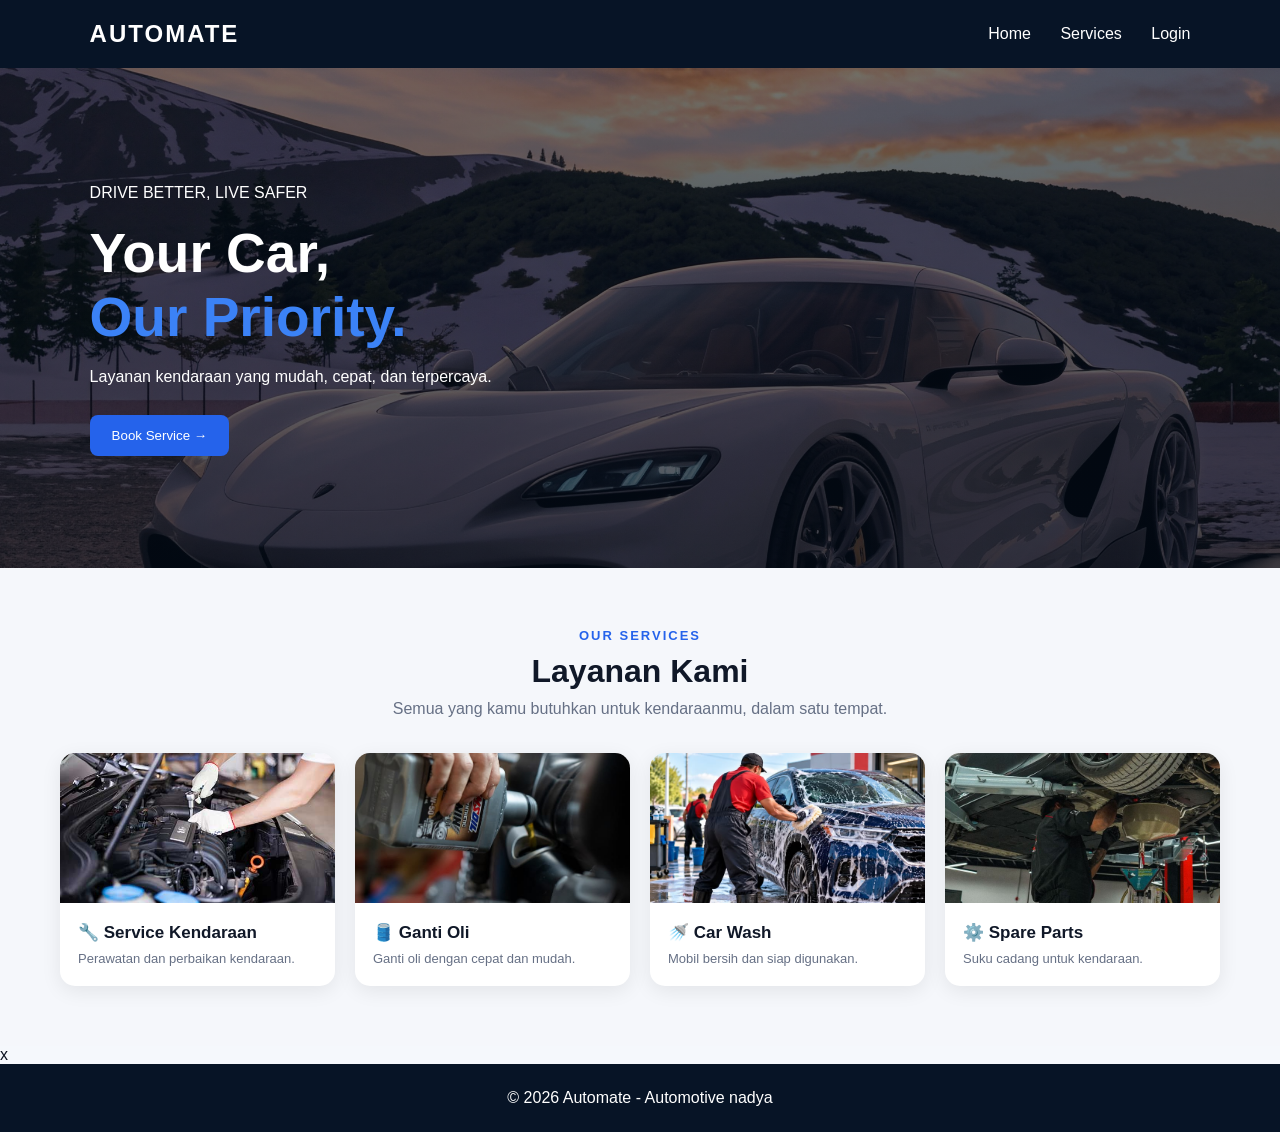
==== NADYA PW/index.html @ 22b1ff0a "Tugas bab 2 pemweb 2518025" ====
<!DOCTYPE html>
<html lang="id">

<head>
    <meta charset="UTF-8">
    <meta name="viewport" content="width=device-width, initial-scale=1.0">

    <title>Automate</title>

    <link rel="stylesheet" href="css/style.css">
</head>

<body>

    <nav>
        <h1>AUTOMATE</h1>

        <div>
            <a href="index.html">Home</a>
            <a href="#services">Services</a>
            <a href="login.html">Login</a>
        </div>
    </nav>


    <section class="hero">

        <div>
            <p>DRIVE BETTER, LIVE SAFER</p>

            <h2>
                Your Car,<br>
                <span>Our Priority.</span>
            </h2>

            <p>
                Layanan kendaraan yang mudah,
                cepat, dan terpercaya.
            </p>

            <a href="login.html">
                <button>Book Service →</button>
            </a>
        </div>

    </section>


   <section class="services">

    <p class="section-title">OUR SERVICES</p>
    <h2>Layanan Kami</h2>
    <p class="section-desc">
        Semua yang kamu butuhkan untuk kendaraanmu, dalam satu tempat.
    </p>

    <div class="service-list">

        <div class="service-card">
            <img src="image/service.jpg" alt="Service Kendaraan">
            <h3>🔧 Service Kendaraan</h3>
            <p>Perawatan dan perbaikan kendaraan.</p>
        </div>

        <div class="service-card">
            <img src="image/gantioli.jpg" alt="Ganti Oli">
            <h3>🛢️ Ganti Oli</h3>
            <p>Ganti oli dengan cepat dan mudah.</p>
        </div>

        <div class="service-card">
            <img src="image/wash.jpg" alt="Car Wash">
            <h3>🚿 Car Wash</h3>
            <p>Mobil bersih dan siap digunakan.</p>
        </div>

        <div class="service-card">
            <img src="image/sparepats.jpg" alt="Spare Parts">
            <h3>⚙️ Spare Parts</h3>
            <p>Suku cadang untuk kendaraan.</p>
        </div>

    </div>

</section>x


    <footer>
        © 2026 Automate - Automotive nadya
    </footer>

</body>

</html>
---- NADYA PW/css/style.css ----
* {
    margin: 0;
    padding: 0;
    box-sizing: border-box;
}

body {
    font-family: Arial, sans-serif;
    background: #f5f8fc;
    color: #0b1220;
}


/* NAVBAR */

nav {
    background: #071426;
    color: white;

    padding: 20px 7%;

    display: flex;
    justify-content: space-between;
    align-items: center;
}

nav h1 {
    letter-spacing: 2px;
}

nav a {
    color: white;
    text-decoration: none;
    margin-left: 25px;
}


/* HERO */

.hero {
    min-height: 500px;

    padding: 80px 7%;

    display: flex;
    align-items: center;

    color: white;

    background:
        linear-gradient(
            rgba(3, 12, 25, .55),
            rgba(3, 12, 25, .70)
        ),
        url("../image/mobil.jpeg") center/cover;
}

.hero h2 {
    font-size: 55px;
    margin: 15px 0;
}

.hero h2 span {
    color: #3b82f6;
}

.hero p {
    line-height: 1.6;
}

button {
    margin-top: 25px;

    padding: 13px 22px;

    border: none;
    border-radius: 8px;

    background: #2563eb;
    color: white;

    cursor: pointer;
}


/* SERVICES */

.services {
    padding: 60px 7%;
    text-align: center;
}

.services h2 {
    margin: 10px 0 30px;
}

.service-list {
    display: grid;
    grid-template-columns: repeat(4, 1fr);
    gap: 20px;
}

.card {
    background: white;
    padding: 25px;

    border-radius: 15px;

    box-shadow: 0 5px 20px #00000015;
}

.card h3 {
    margin: 15px 0 10px;
}

.card p {
    color: #64748b;
}


/* FOOTER */

footer {
    padding: 25px;

    text-align: center;

    background: #071426;
    color: white;
}


/* HP */

@media (max-width: 700px) {

    nav {
        flex-direction: column;
        gap: 15px;
    }

    .service-list {
        grid-template-columns: 1fr 1fr;
    }

    .hero h2 {
        font-size: 40px;
    }
}

.services {
    padding: 60px;
    background: #f5f7fb;
    text-align: center;
}

.section-title {
    color: #2563eb;
    font-size: 13px;
    font-weight: bold;
    letter-spacing: 2px;
}

.services h2 {
    font-size: 32px;
    margin: 10px 0;
    color: #101828;
}

.section-desc {
    color: #667085;
    margin-bottom: 35px;
}

.service-list {
    display: grid;
    grid-template-columns: repeat(4, 1fr);
    gap: 20px;
}

.service-card {
    background: white;
    border-radius: 15px;
    overflow: hidden;
    text-align: left;
    box-shadow: 0 5px 20px rgba(0,0,0,0.08);
}

.service-card img {
    width: 100%;
    height: 150px;
    object-fit: cover;
}

.service-card h3 {
    font-size: 17px;
    margin: 15px 18px 8px;
    color: #101828;
}

.service-card p {
    font-size: 13px;
    color: #667085;
    margin: 0 18px 20px;
}
/* ================= DASHBOARD ================= */

.dashboard {
    display: flex;
    min-height: 100vh;
    background: #f4f7fc;
}

.sidebar {
    width: 230px;
    background: #06152b;
    color: white;
    padding: 30px 20px;
}

.sidebar h2 {
    margin-bottom: 40px;
}

.sidebar a {
    display: block;
    color: white;
    text-decoration: none;
    padding: 12px;
    margin-bottom: 8px;
    border-radius: 8px;
}

.sidebar a:hover,
.sidebar .active {
    background: #1769ff;
}

.user {
    margin-top: 80px;
    display: flex;
    flex-direction: column;
}

.user small {
    color: #9caec8;
}


/* KONTEN */

.dashboard-content {
    flex: 1;
    padding: 40px;
}

.dashboard-content h1 {
    color: #071a38;
}

.dashboard-content > p {
    color: #64748b;
}


/* CARD */

.dashboard-cards {
    display: grid;
    grid-template-columns: repeat(3, 1fr);
    gap: 20px;
    margin: 30px 0;
}

.dash-card {
    background: white;
    padding: 25px;
    border-radius: 12px;
    box-shadow: 0 5px 20px #0000000d;
}

.dash-card h3 {
    color: #64748b;
}

.dash-card strong {
    font-size: 30px;
    color: #1769ff;
}


/* KENDARAAN */

.vehicle-box,
.crud-box {
    background: white;
    padding: 25px;
    border-radius: 12px;
    margin-bottom: 25px;
}

.vehicle {
    display: flex;
    justify-content: space-between;
    align-items: center;
}

.vehicle span {
    background: #dcfce7;
    color: #15803d;
    padding: 6px 12px;
    border-radius: 20px;
}


/* CRUD */

.crud-box > button {
    background: #1769ff;
    color: white;
    border: none;
    padding: 10px 15px;
    border-radius: 7px;
    cursor: pointer;
    margin-bottom: 20px;
}

table {
    width: 100%;
    border-collapse: collapse;
}

th,
td {
    padding: 14px;
    border-bottom: 1px solid #e5e7eb;
    text-align: left;
}

th {
    color: #475569;
}

td button {
    border: none;
    padding: 7px 10px;
    border-radius: 5px;
    cursor: pointer;
}

td button:first-child {
    background: #dbeafe;
    color: #1769ff;
}

td button:last-child {
    background: #fee2e2;
    color: #dc2626;
}


/* RESPONSIVE */

@media (max-width: 768px) {

    .dashboard {
        flex-direction: column;
    }

    .sidebar {
        width: auto;
    }

    .dashboard-cards {
        grid-template-columns: 1fr;
    }

    .dashboard-content {
        padding: 20px;
        overflow-x: auto;
    }

    table {
        min-width: 600px;
    }
}
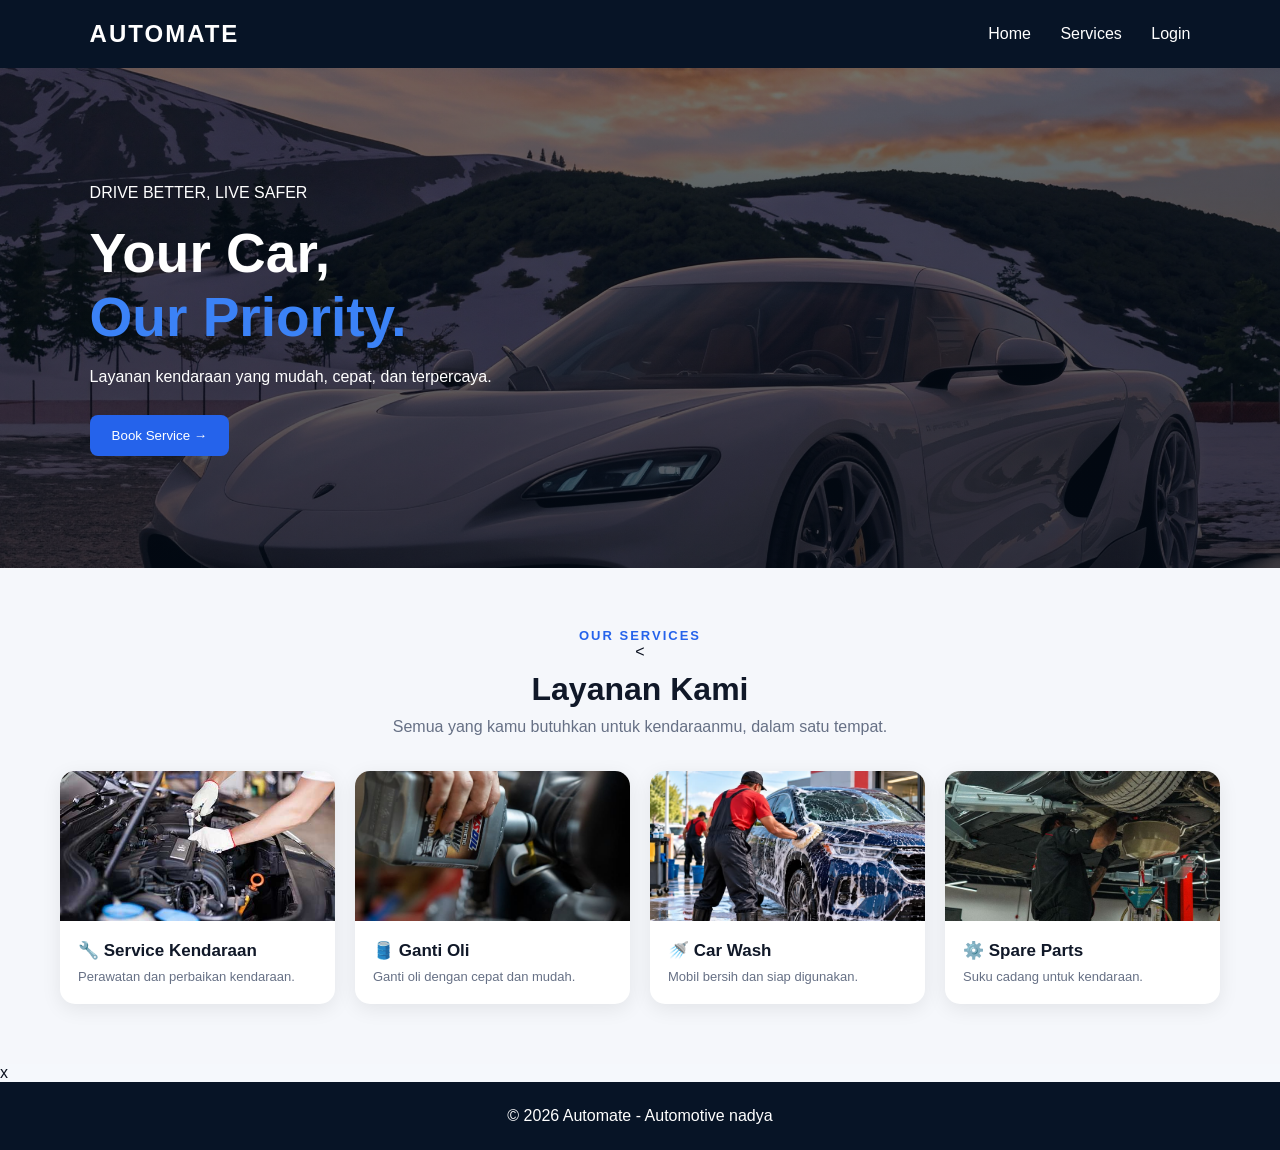
==== commit 75d53d03: "bab 3" ====
--- a/NADYA PW/index.html
+++ b/NADYA PW/index.html
@@ -9,7 +9,6 @@
 
     <link rel="stylesheet" href="css/style.css">
 </head>
-
 <body>
 
     <nav>
@@ -38,18 +37,18 @@
                 cepat, dan terpercaya.
             </p>
 
-            <a href="login.html">
-                <button>Book Service →</button>
-            </a>
+         <button id="bookBtn" type="button">
+    Book Service →
+</button>
         </div>
 
     </section>
 
 
-   <section class="services">
+ <section class="services" id="services">
 
     <p class="section-title">OUR SERVICES</p>
-    <h2>Layanan Kami</h2>
+    <<h2 id="judulLayanan">Layanan Kami</h2>
     <p class="section-desc">
         Semua yang kamu butuhkan untuk kendaraanmu, dalam satu tempat.
     </p>
@@ -84,11 +83,12 @@
 
 </section>x
 
+<footer>
+    © 2026 Automate - Automotive nadya
+</footer>
 
-    <footer>
-        © 2026 Automate - Automotive nadya
-    </footer>
+<div id="toast" class="toast"></div>
 
+<script src="js/script.js"></script>
 </body>
-
 </html>
--- a/NADYA PW/css/style.css
+++ b/NADYA PW/css/style.css
@@ -384,3 +384,35 @@
         min-width: 600px;
     }
 }
+
+/* Kartu layanan */
+.service-card {
+    cursor: pointer;
+    transition: 0.3s;
+}
+
+.service-card.selected {
+    border: 2px solid #f39c12;
+    transform: translateY(-5px);
+}
+
+/* Toast */
+.toast {
+    position: fixed;
+    bottom: 30px;
+    left: 50%;
+    transform: translateX(-50%);
+    background: #222;
+    color: white;
+    padding: 15px 25px;
+    border-radius: 8px;
+    visibility: hidden;
+    opacity: 0;
+    transition: opacity 0.3s;
+    z-index: 9999;
+}
+
+.toast.show {
+    visibility: visible;
+    opacity: 1;
+}
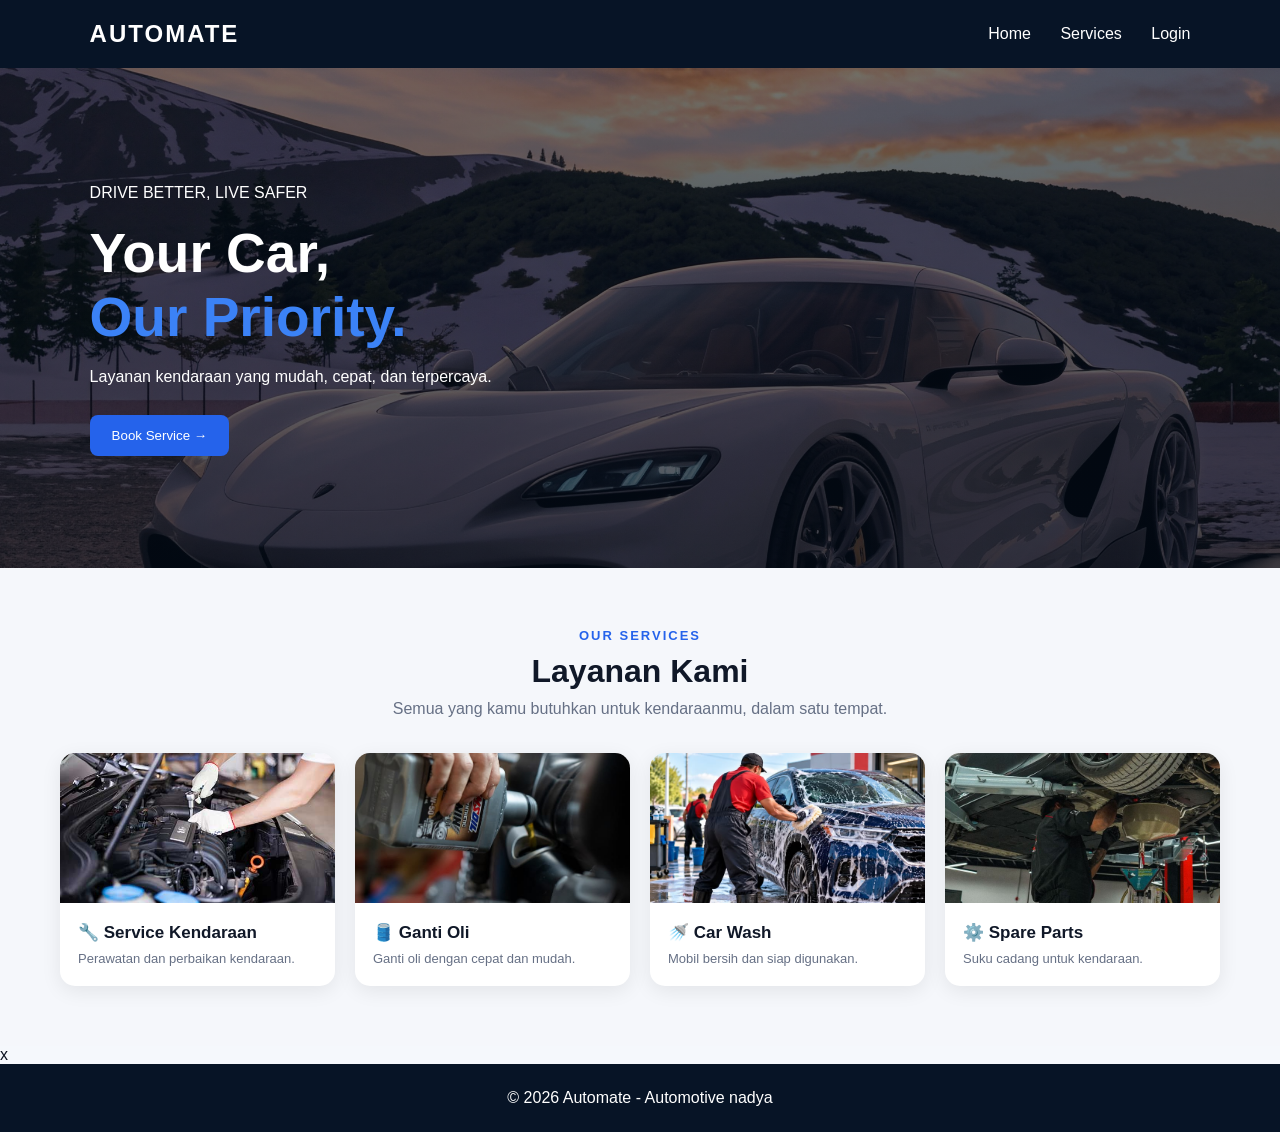
==== commit 46e7beeb: "Add files via upload" ====
--- a/NADYA PW/index.html
+++ b/NADYA PW/index.html
@@ -48,7 +48,7 @@
  <section class="services" id="services">
 
     <p class="section-title">OUR SERVICES</p>
-    <<h2 id="judulLayanan">Layanan Kami</h2>
+    <h2 id="judulLayanan">Layanan Kami</h2>
     <p class="section-desc">
         Semua yang kamu butuhkan untuk kendaraanmu, dalam satu tempat.
     </p>
